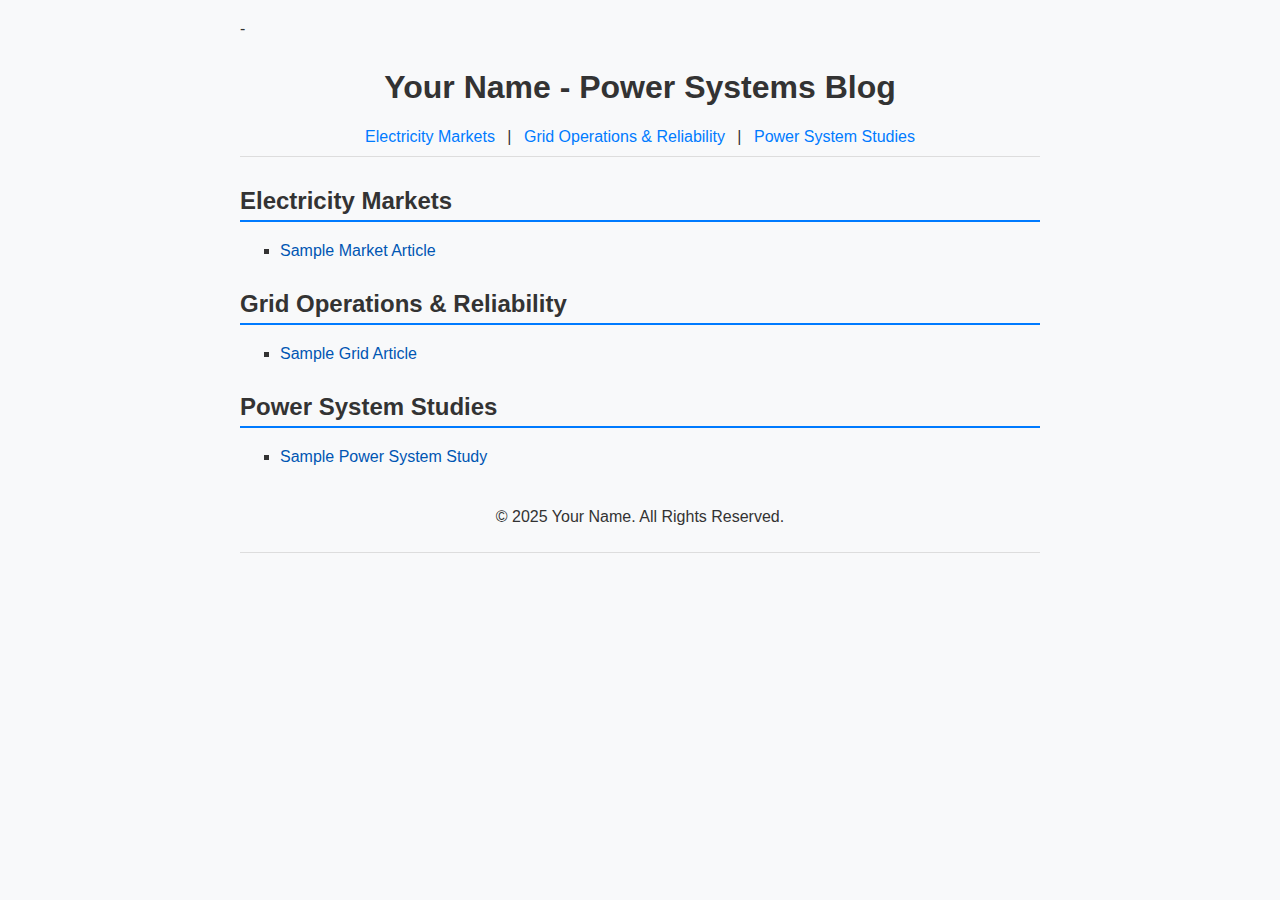
==== index.html @ 5b7779c9 "Initial structure created for website" ====
-<!DOCTYPE html>
<html lang="en">
<head>
    <meta charset="UTF-8">
    <meta name="viewport" content="width=device-width, initial-scale=1.0">
    <title>Your Name - Power Systems Blog</title>
    <link rel="stylesheet" href="style.css">
</head>
<body>
    <header>
        <h1>Your Name - Power Systems Blog</h1>
        <nav>
            <a href="#markets">Electricity Markets</a> | 
            <a href="#grid">Grid Operations & Reliability</a> | 
            <a href="#studies">Power System Studies</a>
        </nav>
    </header>

    <section id="markets">
        <h2>Electricity Markets</h2>
        <ul>
            <li><a href="articles/markets/sample_market_article.html">Sample Market Article</a></li>
            <!-- Add more articles here -->
        </ul>
    </section>

    <section id="grid">
        <h2>Grid Operations & Reliability</h2>
        <ul>
            <li><a href="articles/grid_operations/sample_grid_article.html">Sample Grid Article</a></li>
            <!-- Add more articles here -->
        </ul>
    </section>

    <section id="studies">
        <h2>Power System Studies</h2>
        <ul>
            <li><a href="articles/power_system_studies/sample_studies_article.html">Sample Power System Study</a></li>
            <!-- Add more articles here -->
        </ul>
    </section>

    <footer>
        <p>© 2025 Your Name. All Rights Reserved.</p>
    </footer>
</body>
</html>
---- style.css ----
body {
    font-family: Arial, Helvetica, sans-serif;
    background-color: #f8f9fa;
    color: #333;
    max-width: 800px;
    margin: 0 auto;
    padding: 20px;
}

header, footer {
    text-align: center;
    padding: 10px 0;
    border-bottom: 1px solid #ddd;
}

nav a {
    text-decoration: none;
    color: #007bff;
    margin: 0 8px;
}

section {
    margin-top: 30px;
}

section h2 {
    border-bottom: 2px solid #007bff;
    padding-bottom: 5px;
}

ul {
    list-style-type: square;
}

a {
    color: #0056b3;
    text-decoration: none;
}

a:hover {
    text-decoration: underline;
}
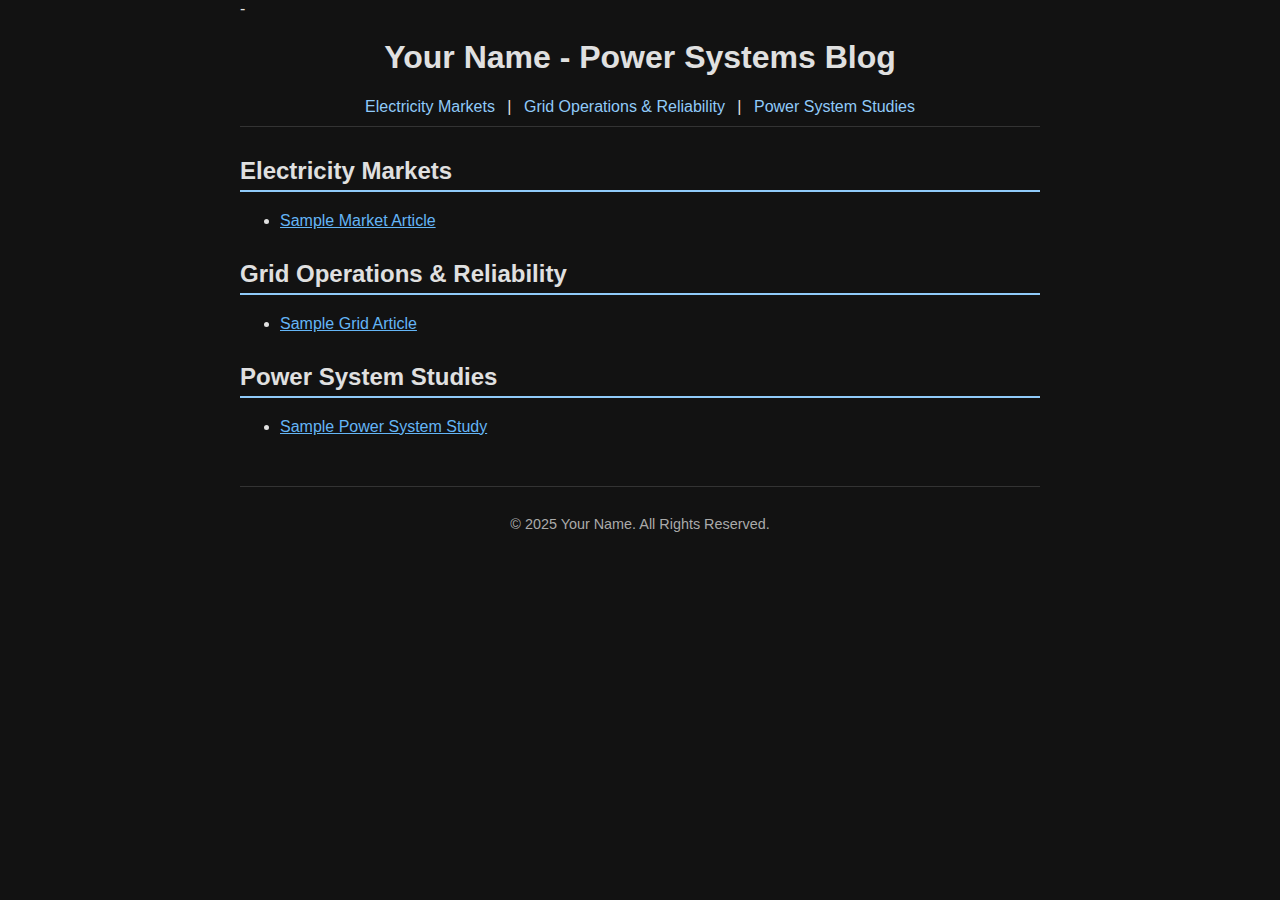
==== commit 24d67b69: "Update website with dark mode styles and new sections" ====
--- a/index.html
+++ b/index.html
@@ -3,7 +3,7 @@
 <head>
     <meta charset="UTF-8">
     <meta name="viewport" content="width=device-width, initial-scale=1.0">
-    <title>Your Name - Power Systems Blog</title>
+    <title>Powersystems</title>
     <link rel="stylesheet" href="style.css">
 </head>
 <body>
--- a/style.css
+++ b/style.css
@@ -1,22 +1,25 @@
 body {
     font-family: Arial, Helvetica, sans-serif;
-    background-color: #f8f9fa;
-    color: #333;
+    background-color: #121212;
+    color: #e0e0e0;
     max-width: 800px;
     margin: 0 auto;
-    padding: 20px;
 }
 
 header, footer {
+    border-bottom: 1px solid #333;
     text-align: center;
-    padding: 10px 0;
-    border-bottom: 1px solid #ddd;
+    padding-bottom: 10px;
 }
 
 nav a {
     text-decoration: none;
-    color: #007bff;
+    color: #90caf9;
     margin: 0 8px;
+}
+
+nav a:hover {
+    color: #64b5f6;
 }
 
 section {
@@ -24,19 +27,23 @@
 }
 
 section h2 {
-    border-bottom: 2px solid #007bff;
+    border-bottom: 2px solid #90caf9;
     padding-bottom: 5px;
 }
 
-ul {
-    list-style-type: square;
-}
-
 a {
-    color: #0056b3;
-    text-decoration: none;
+    color: #64b5f6;
 }
 
 a:hover {
-    text-decoration: underline;
+    color: #bbdefb;
 }
+
+footer {
+    border-top: 1px solid #333;
+    border-bottom: none;
+    margin-top: 50px;
+    padding-top: 15px;
+    font-size: 0.9em;
+    color: #aaa;
+}
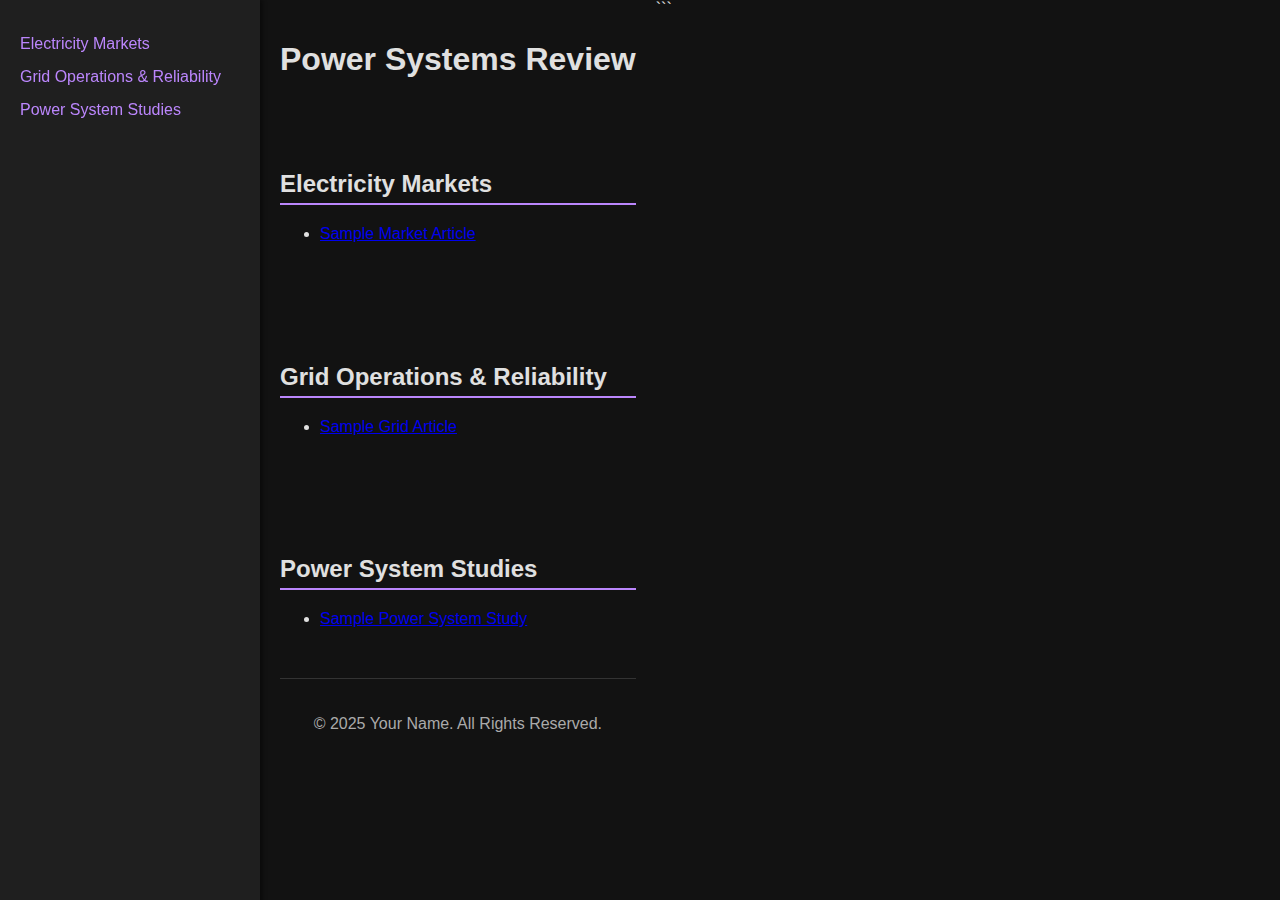
==== commit 0f3a0563: "Update website with dark mode styles and new sections" ====
--- a/index.html
+++ b/index.html
@@ -1,47 +1,118 @@
--<!DOCTYPE html>
+<!DOCTYPE html>
 <html lang="en">
 <head>
     <meta charset="UTF-8">
     <meta name="viewport" content="width=device-width, initial-scale=1.0">
-    <title>Powersystems</title>
-    <link rel="stylesheet" href="style.css">
+    <title>Power Systems Review</title>
+    <style>
+        body {
+            font-family: Arial, sans-serif;
+            background-color: #121212;
+            color: #e0e0e0;
+            display: flex;
+            margin: 0;
+            padding: 0;
+        }
+
+        .sidebar {
+            width: 220px;
+            background-color: #1f1f1f;
+            padding: 20px;
+            height: 100vh;
+            position: fixed;
+            top: 0;
+            left: 0;
+            box-shadow: 2px 0 5px rgba(0,0,0,0.3);
+        }
+
+        .sidebar h2 {
+            color: #ffffff;
+            border-bottom: 1px solid #555;
+            padding-bottom: 10px;
+            margin-bottom: 20px;
+        }
+
+        .sidebar a {
+            color: #bb86fc;
+            text-decoration: none;
+            display: block;
+            margin: 15px 0;
+        }
+
+        .sidebar a:hover {
+            color: #03dac6;
+        }
+
+        .content {
+            margin-left: 260px;
+            padding: 20px;
+            max-width: 800px;
+        }
+
+        section {
+            margin-bottom: 50px;
+            padding-top: 50px;
+        }
+
+        h2 {
+            border-bottom: 2px solid #bb86fc;
+            padding-bottom: 5px;
+        }
+
+        footer {
+            text-align: center;
+            border-top: 1px solid #333;
+            padding: 20px 0;
+            margin-top: 50px;
+            color: #aaa;
+        }
+    </style>
 </head>
 <body>
-    <header>
-        <h1>Your Name - Power Systems Blog</h1>
-        <nav>
-            <a href="#markets">Electricity Markets</a> | 
-            <a href="#grid">Grid Operations & Reliability</a> | 
+
+    <div class="sidebar">
+        <h2>Topics</h2>
+        <nav class="sidebar">
+            <a href="#markets">Electricity Markets</a>
+            <a href="#grid">Grid Operations & Reliability</a>
             <a href="#studies">Power System Studies</a>
         </nav>
-    </header>
+    </div>
 
-    <section id="markets">
-        <h2>Electricity Markets</h2>
-        <ul>
-            <li><a href="articles/markets/sample_market_article.html">Sample Market Article</a></li>
-            <!-- Add more articles here -->
-        </ul>
-    </section>
+    <div class="content">
+        <header>
+            <h1>Power Systems Review</h1>
+        </header>
 
-    <section id="grid">
-        <h2>Grid Operations & Reliability</h2>
-        <ul>
-            <li><a href="articles/grid_operations/sample_grid_article.html">Sample Grid Article</a></li>
-            <!-- Add more articles here -->
-        </ul>
-    </section>
+        <section id="markets">
+            <h2>Electricity Markets</h2>
+            <ul>
+                <li><a href="articles/markets/sample_market_article.html">Sample Market Article</a></li>
+                <!-- Add more articles here -->
+            </ul>
+        </section>
 
-    <section id="studies">
-        <h2>Power System Studies</h2>
-        <ul>
-            <li><a href="articles/power_system_studies/sample_studies_article.html">Sample Power System Study</a></li>
-            <!-- Add more articles here -->
-        </ul>
-    </section>
+        <section id="grid">
+            <h2>Grid Operations & Reliability</h2>
+            <ul>
+                <li><a href="articles/grid_operations/sample_grid_article.html">Sample Grid Article</a></li>
+                <!-- Add more articles here -->
+            </ul>
+        </section>
 
-    <footer>
-        <p>© 2025 Your Name. All Rights Reserved.</p>
-    </footer>
+        <section id="studies">
+            <h2>Power System Studies</h2>
+            <ul>
+                <li><a href="articles/power_system_studies/sample_studies_article.html">Sample Power System Study</a></li>
+                <!-- Add more articles here -->
+            </ul>
+        </section>
+
+        <footer>
+            <p>© 2025 Your Name. All Rights Reserved.</p>
+        </footer>
+    </div>
 </body>
 </html>
+```
+
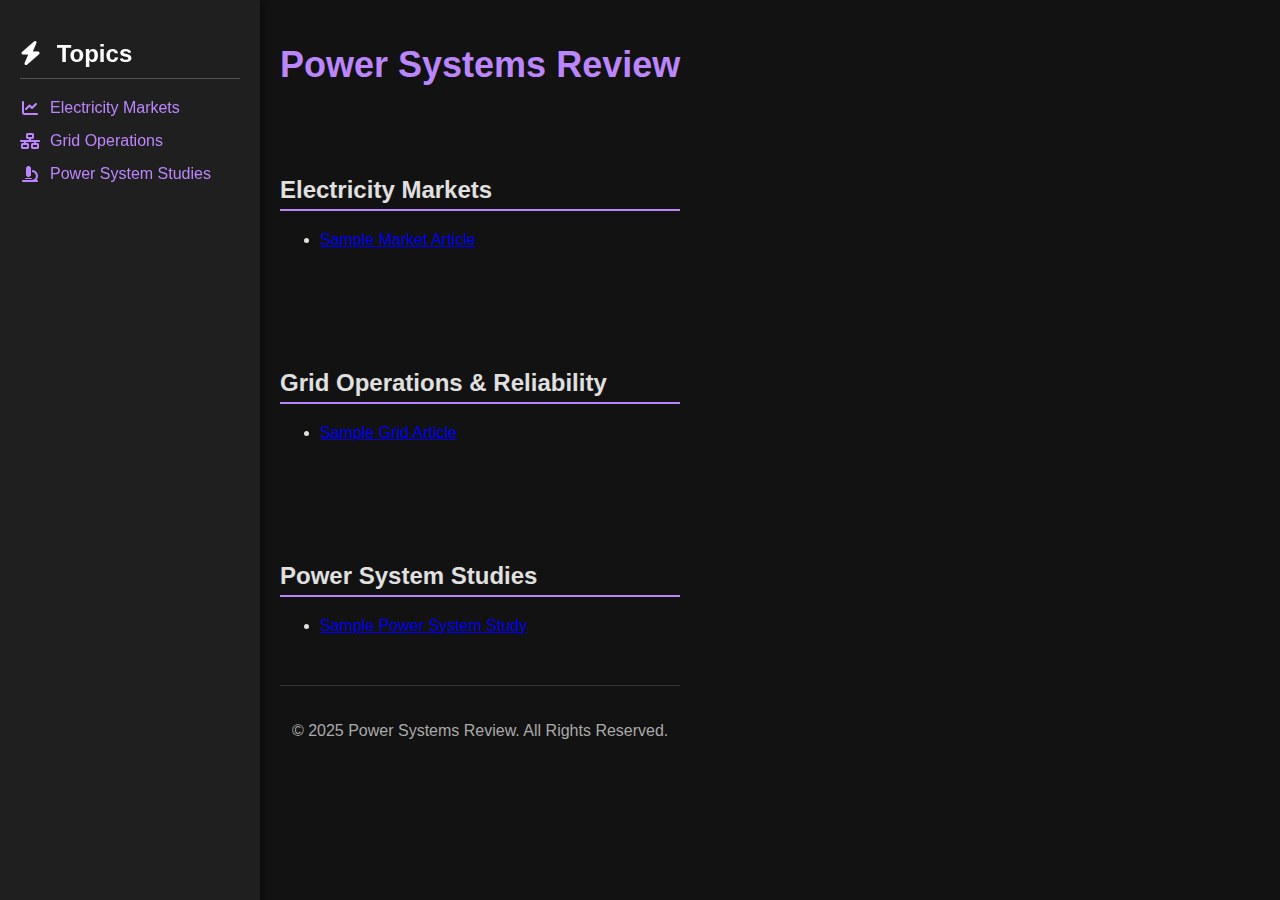
==== commit e3f65d16: "Update website with dark mode styles and new sections" ====
--- a/index.html
+++ b/index.html
@@ -4,6 +4,7 @@
     <meta charset="UTF-8">
     <meta name="viewport" content="width=device-width, initial-scale=1.0">
     <title>Power Systems Review</title>
+    <link rel="stylesheet" href="https://cdnjs.cloudflare.com/ajax/libs/font-awesome/6.4.0/css/all.min.css">
     <style>
         body {
             font-family: Arial, sans-serif;
@@ -22,7 +23,7 @@
             position: fixed;
             top: 0;
             left: 0;
-            box-shadow: 2px 0 5px rgba(0,0,0,0.3);
+            box-shadow: 2px 0 5px rgba(0,0,0,0.4);
         }
 
         .sidebar h2 {
@@ -30,17 +31,27 @@
             border-bottom: 1px solid #555;
             padding-bottom: 10px;
             margin-bottom: 20px;
+            font-weight: 600;
         }
 
         .sidebar a {
             color: #bb86fc;
             text-decoration: none;
-            display: block;
+            display: flex;
+            align-items: center;
             margin: 15px 0;
+            transition: all 0.3s;
         }
 
         .sidebar a:hover {
             color: #03dac6;
+            transform: translateX(5px);
+        }
+
+        .sidebar i {
+            margin-right: 10px;
+            width: 20px;
+            text-align: center;
         }
 
         .content {
@@ -49,14 +60,26 @@
             max-width: 800px;
         }
 
+        header h1 {
+            font-size: 36px;
+            font-weight: 600;
+            margin-bottom: 20px;
+            color: #bb86fc;
+        }
+
         section {
             margin-bottom: 50px;
             padding-top: 50px;
         }
 
-        h2 {
+        section h2 {
             border-bottom: 2px solid #bb86fc;
             padding-bottom: 5px;
+            font-size: 24px;
+        }
+
+        section ul li {
+            margin: 10px 0;
         }
 
         footer {
@@ -71,11 +94,11 @@
 <body>
 
     <div class="sidebar">
-        <h2>Topics</h2>
-        <nav class="sidebar">
-            <a href="#markets">Electricity Markets</a>
-            <a href="#grid">Grid Operations & Reliability</a>
-            <a href="#studies">Power System Studies</a>
+        <h2><i class="fas fa-bolt"></i> Topics</h2>
+        <nav>
+            <a href="#markets"><i class="fas fa-chart-line"></i>Electricity Markets</a>
+            <a href="#grid"><i class="fas fa-network-wired"></i>Grid Operations</a>
+            <a href="#studies"><i class="fas fa-microscope"></i>Power System Studies</a>
         </nav>
     </div>
 
@@ -109,10 +132,8 @@
         </section>
 
         <footer>
-            <p>© 2025 Your Name. All Rights Reserved.</p>
+            <p>© 2025 Power Systems Review. All Rights Reserved.</p>
         </footer>
     </div>
 </body>
 </html>
-```
-
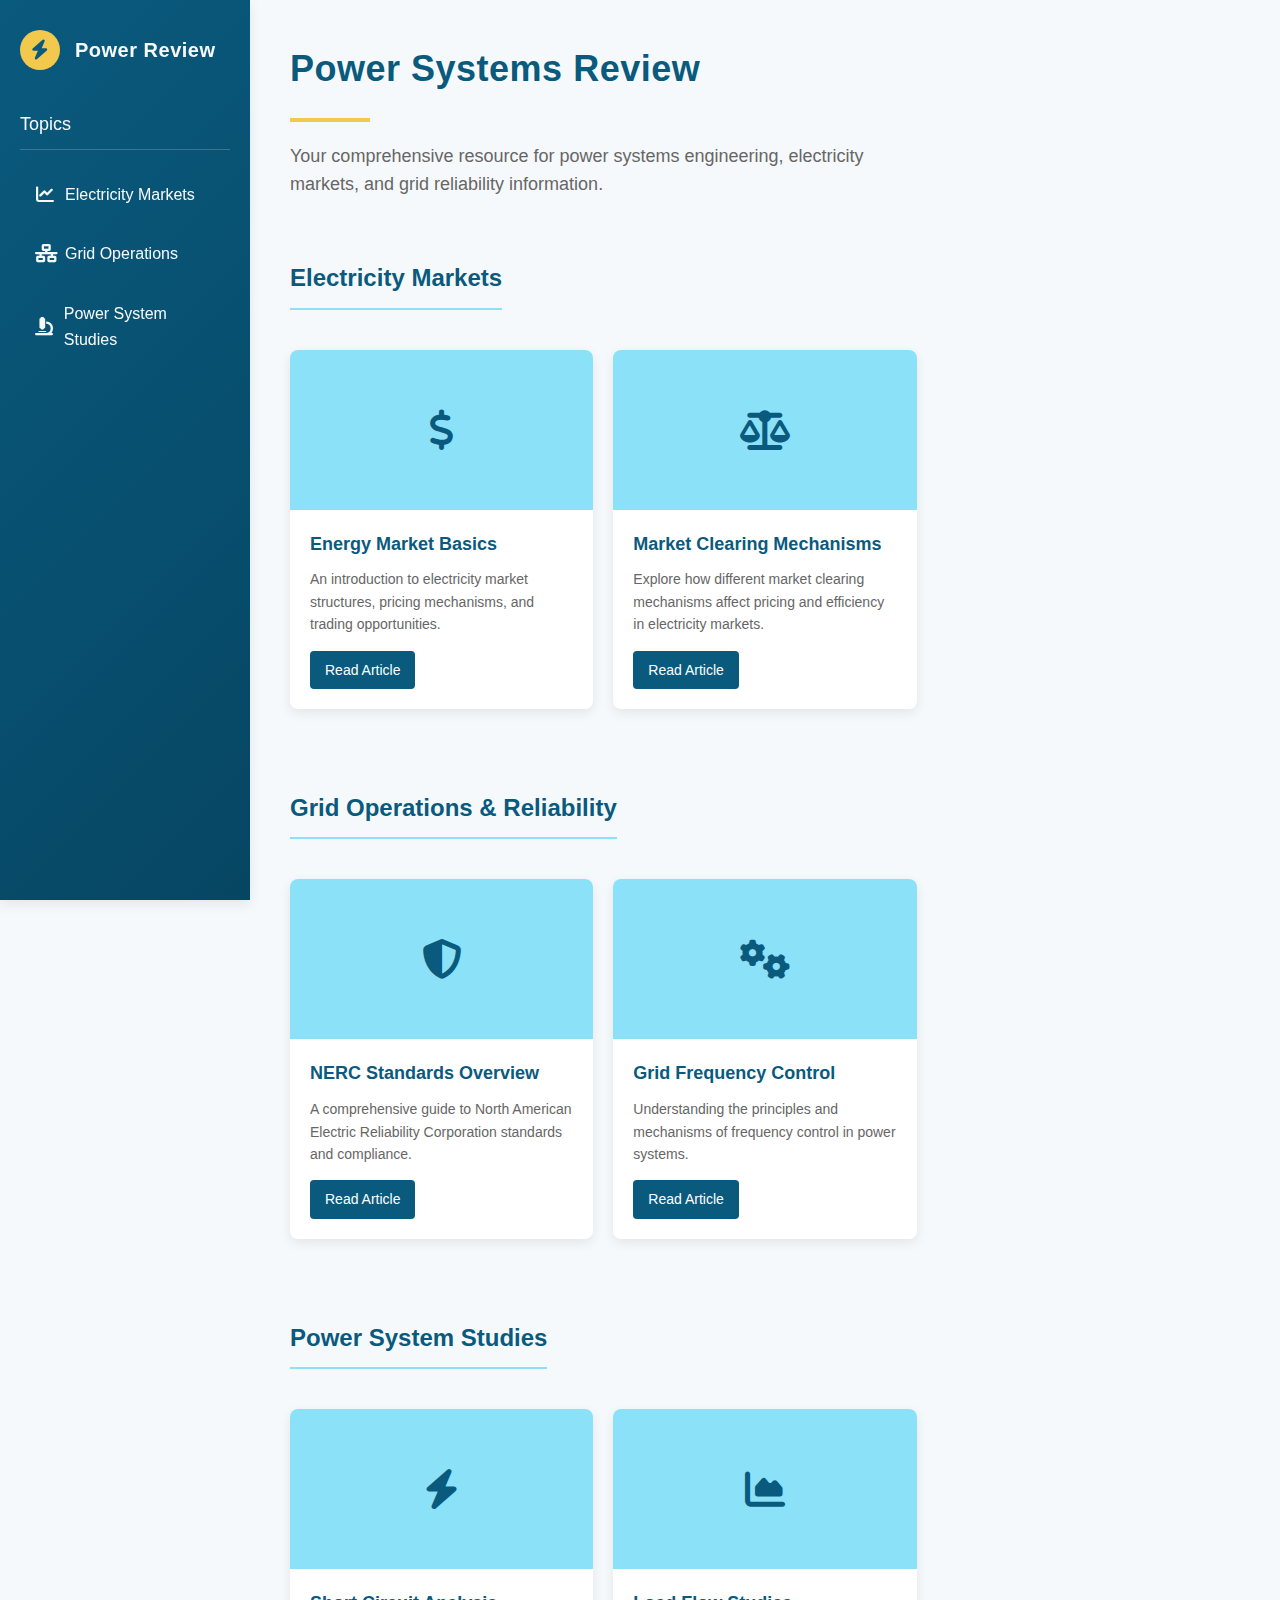
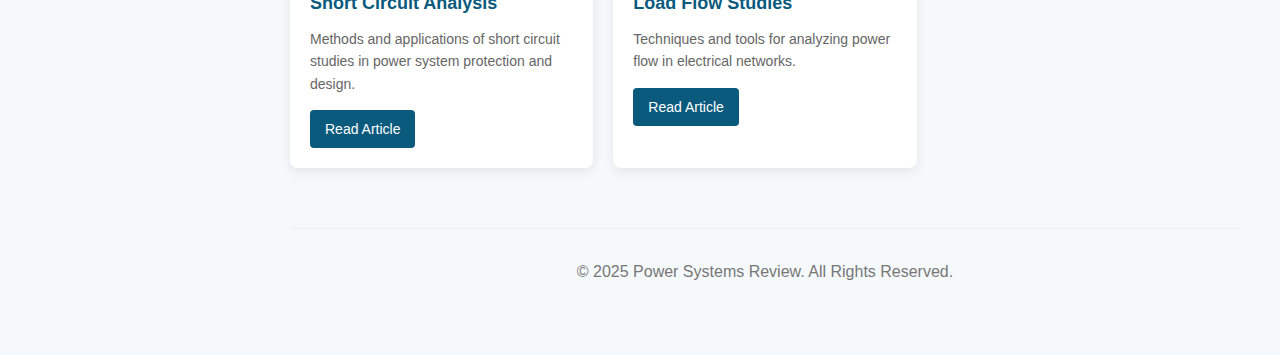
==== commit 18f008d6: "Update website with dark mode styles and new sections" ====
--- a/index.html
+++ b/index.html
@@ -6,134 +6,385 @@
     <title>Power Systems Review</title>
     <link rel="stylesheet" href="https://cdnjs.cloudflare.com/ajax/libs/font-awesome/6.4.0/css/all.min.css">
     <style>
-        body {
-            font-family: Arial, sans-serif;
-            background-color: #121212;
-            color: #e0e0e0;
-            display: flex;
+        :root {
+            --primary-color: #0a5a7e;
+            --secondary-color: #8be1f8;
+            --accent-color: #f2c94c;
+            --bg-color: #f6f9fc;
+            --sidebar-bg: #0a5a7e;
+            --text-color: #333;
+            --sidebar-text: #f6f9fc;
+            --card-bg: #fff;
+            --border-radius: 8px;
+            --box-shadow: 0 4px 12px rgba(0,0,0,0.08);
+            --transition: all 0.3s ease;
+        }
+
+        * {
             margin: 0;
             padding: 0;
+            box-sizing: border-box;
+        }
+
+        body {
+            font-family: 'Segoe UI', Tahoma, Geneva, Verdana, sans-serif;
+            background-color: var(--bg-color);
+            color: var(--text-color);
+            display: flex;
+            margin: 0;
+            padding: 0;
+            line-height: 1.6;
         }
 
         .sidebar {
-            width: 220px;
-            background-color: #1f1f1f;
-            padding: 20px;
+            width: 250px;
+            background: linear-gradient(135deg, var(--primary-color), #064663);
+            color: var(--sidebar-text);
+            padding: 30px 20px;
             height: 100vh;
             position: fixed;
             top: 0;
             left: 0;
-            box-shadow: 2px 0 5px rgba(0,0,0,0.4);
+            box-shadow: var(--box-shadow);
+            z-index: 100;
+            transition: var(--transition);
+        }
+
+        .sidebar-header {
+            display: flex;
+            align-items: center;
+            margin-bottom: 40px;
+        }
+
+        .logo {
+            width: 40px;
+            height: 40px;
+            background-color: var(--accent-color);
+            border-radius: 50%;
+            display: flex;
+            align-items: center;
+            justify-content: center;
+            margin-right: 15px;
+        }
+
+        .logo i {
+            color: var(--primary-color);
+            font-size: 20px;
+        }
+
+        .sidebar-title {
+            font-size: 20px;
+            font-weight: 600;
+            letter-spacing: 0.5px;
         }
 
         .sidebar h2 {
-            color: #ffffff;
-            border-bottom: 1px solid #555;
+            color: var(--sidebar-text);
+            font-size: 18px;
             padding-bottom: 10px;
             margin-bottom: 20px;
-            font-weight: 600;
-        }
-
-        .sidebar a {
-            color: #bb86fc;
+            border-bottom: 1px solid rgba(255, 255, 255, 0.2);
+            font-weight: 500;
+        }
+
+        .nav-links {
+            list-style: none;
+            padding: 0;
+        }
+
+        .nav-links li {
+            margin-bottom: 10px;
+        }
+
+        .nav-links a {
+            color: var(--sidebar-text);
             text-decoration: none;
             display: flex;
             align-items: center;
-            margin: 15px 0;
-            transition: all 0.3s;
-        }
-
-        .sidebar a:hover {
-            color: #03dac6;
+            padding: 12px 15px;
+            border-radius: var(--border-radius);
+            transition: var(--transition);
+        }
+
+        .nav-links a:hover {
+            background-color: rgba(255, 255, 255, 0.1);
             transform: translateX(5px);
         }
 
-        .sidebar i {
+        .nav-links i {
             margin-right: 10px;
+            font-size: 18px;
             width: 20px;
             text-align: center;
         }
 
         .content {
-            margin-left: 260px;
-            padding: 20px;
-            max-width: 800px;
+            margin-left: 250px;
+            padding: 40px;
+            width: calc(100% - 250px);
+            min-height: 100vh;
+        }
+
+        header {
+            margin-bottom: 40px;
+            position: relative;
         }
 
         header h1 {
             font-size: 36px;
+            color: var(--primary-color);
+            margin-bottom: 10px;
             font-weight: 600;
+            letter-spacing: 0.5px;
+        }
+
+        header p {
+            font-size: 18px;
+            color: #666;
+            max-width: 600px;
+        }
+
+        .header-line {
+            height: 4px;
+            width: 80px;
+            background-color: var(--accent-color);
+            margin: 20px 0;
+        }
+
+        section {
+            margin-bottom: 60px;
+            padding-top: 20px;
+        }
+
+        section h2 {
+            font-size: 24px;
+            color: var(--primary-color);
             margin-bottom: 20px;
-            color: #bb86fc;
-        }
-
-        section {
-            margin-bottom: 50px;
-            padding-top: 50px;
-        }
-
-        section h2 {
-            border-bottom: 2px solid #bb86fc;
-            padding-bottom: 5px;
-            font-size: 24px;
-        }
-
-        section ul li {
-            margin: 10px 0;
+            padding-bottom: 10px;
+            border-bottom: 2px solid var(--secondary-color);
+            display: inline-block;
+        }
+
+        .article-grid {
+            display: grid;
+            grid-template-columns: repeat(auto-fill, minmax(300px, 1fr));
+            gap: 20px;
+            margin-top: 20px;
+        }
+
+        .article-card {
+            background-color: var(--card-bg);
+            border-radius: var(--border-radius);
+            overflow: hidden;
+            box-shadow: var(--box-shadow);
+            transition: var(--transition);
+            height: 100%;
+        }
+
+        .article-card:hover {
+            transform: translateY(-5px);
+            box-shadow: 0 10px 20px rgba(0,0,0,0.1);
+        }
+
+        .card-img {
+            height: 160px;
+            background-color: var(--secondary-color);
+            display: flex;
+            align-items: center;
+            justify-content: center;
+        }
+
+        .card-img i {
+            font-size: 40px;
+            color: var(--primary-color);
+        }
+
+        .card-content {
+            padding: 20px;
+        }
+
+        .card-content h3 {
+            font-size: 18px;
+            margin-bottom: 10px;
+            color: var(--primary-color);
+        }
+
+        .card-content p {
+            font-size: 14px;
+            color: #666;
+            margin-bottom: 15px;
+        }
+
+        .card-link {
+            display: inline-block;
+            padding: 8px 15px;
+            background-color: var(--primary-color);
+            color: white;
+            text-decoration: none;
+            border-radius: 4px;
+            font-size: 14px;
+            transition: var(--transition);
+        }
+
+        .card-link:hover {
+            background-color: #064663;
         }
 
         footer {
             text-align: center;
-            border-top: 1px solid #333;
-            padding: 20px 0;
+            border-top: 1px solid #eee;
+            padding: 30px 0;
             margin-top: 50px;
-            color: #aaa;
+            color: #777;
+        }
+
+        @media (max-width: 768px) {
+            .sidebar {
+                width: 70px;
+                padding: 20px 10px;
+            }
+            
+            .sidebar-title, .sidebar h2 {
+                display: none;
+            }
+            
+            .nav-links a {
+                padding: 15px 0;
+                justify-content: center;
+            }
+            
+            .nav-links i {
+                margin-right: 0;
+                font-size: 20px;
+            }
+            
+            .content {
+                margin-left: 70px;
+                width: calc(100% - 70px);
+                padding: 20px;
+            }
         }
     </style>
 </head>
 <body>
-
     <div class="sidebar">
-        <h2><i class="fas fa-bolt"></i> Topics</h2>
-        <nav>
-            <a href="#markets"><i class="fas fa-chart-line"></i>Electricity Markets</a>
-            <a href="#grid"><i class="fas fa-network-wired"></i>Grid Operations</a>
-            <a href="#studies"><i class="fas fa-microscope"></i>Power System Studies</a>
-        </nav>
+        <div class="sidebar-header">
+            <div class="logo">
+                <i class="fas fa-bolt"></i>
+            </div>
+            <div class="sidebar-title">Power Review</div>
+        </div>
+        <h2>Topics</h2>
+        <ul class="nav-links">
+            <li>
+                <a href="#markets">
+                    <i class="fas fa-chart-line"></i>
+                    <span>Electricity Markets</span>
+                </a>
+            </li>
+            <li>
+                <a href="#grid">
+                    <i class="fas fa-network-wired"></i>
+                    <span>Grid Operations</span>
+                </a>
+            </li>
+            <li>
+                <a href="#studies">
+                    <i class="fas fa-microscope"></i>
+                    <span>Power System Studies</span>
+                </a>
+            </li>
+        </ul>
     </div>
-
+    
     <div class="content">
         <header>
             <h1>Power Systems Review</h1>
+            <div class="header-line"></div>
+            <p>Your comprehensive resource for power systems engineering, electricity markets, and grid reliability information.</p>
         </header>
-
+        
         <section id="markets">
             <h2>Electricity Markets</h2>
-            <ul>
-                <li><a href="articles/markets/sample_market_article.html">Sample Market Article</a></li>
-                <!-- Add more articles here -->
-            </ul>
+            <div class="article-grid">
+                <div class="article-card">
+                    <div class="card-img">
+                        <i class="fas fa-dollar-sign"></i>
+                    </div>
+                    <div class="card-content">
+                        <h3>Energy Market Basics</h3>
+                        <p>An introduction to electricity market structures, pricing mechanisms, and trading opportunities.</p>
+                        <a href="articles/markets/sample_market_article.html" class="card-link">Read Article</a>
+                    </div>
+                </div>
+                <div class="article-card">
+                    <div class="card-img">
+                        <i class="fas fa-balance-scale"></i>
+                    </div>
+                    <div class="card-content">
+                        <h3>Market Clearing Mechanisms</h3>
+                        <p>Explore how different market clearing mechanisms affect pricing and efficiency in electricity markets.</p>
+                        <a href="articles/markets/market_clearing.html" class="card-link">Read Article</a>
+                    </div>
+                </div>
+            </div>
         </section>
-
+        
         <section id="grid">
             <h2>Grid Operations & Reliability</h2>
-            <ul>
-                <li><a href="articles/grid_operations/sample_grid_article.html">Sample Grid Article</a></li>
-                <!-- Add more articles here -->
-            </ul>
+            <div class="article-grid">
+                <div class="article-card">
+                    <div class="card-img">
+                        <i class="fas fa-shield-alt"></i>
+                    </div>
+                    <div class="card-content">
+                        <h3>NERC Standards Overview</h3>
+                        <p>A comprehensive guide to North American Electric Reliability Corporation standards and compliance.</p>
+                        <a href="articles/grid_operations/sample_grid_article.html" class="card-link">Read Article</a>
+                    </div>
+                </div>
+                <div class="article-card">
+                    <div class="card-img">
+                        <i class="fas fa-cogs"></i>
+                    </div>
+                    <div class="card-content">
+                        <h3>Grid Frequency Control</h3>
+                        <p>Understanding the principles and mechanisms of frequency control in power systems.</p>
+                        <a href="articles/grid_operations/frequency_control.html" class="card-link">Read Article</a>
+                    </div>
+                </div>
+            </div>
         </section>
-
+        
         <section id="studies">
             <h2>Power System Studies</h2>
-            <ul>
-                <li><a href="articles/power_system_studies/sample_studies_article.html">Sample Power System Study</a></li>
-                <!-- Add more articles here -->
-            </ul>
+            <div class="article-grid">
+                <div class="article-card">
+                    <div class="card-img">
+                        <i class="fas fa-bolt"></i>
+                    </div>
+                    <div class="card-content">
+                        <h3>Short Circuit Analysis</h3>
+                        <p>Methods and applications of short circuit studies in power system protection and design.</p>
+                        <a href="articles/power_system_studies/sample_studies_article.html" class="card-link">Read Article</a>
+                    </div>
+                </div>
+                <div class="article-card">
+                    <div class="card-img">
+                        <i class="fas fa-chart-area"></i>
+                    </div>
+                    <div class="card-content">
+                        <h3>Load Flow Studies</h3>
+                        <p>Techniques and tools for analyzing power flow in electrical networks.</p>
+                        <a href="articles/power_system_studies/load_flow.html" class="card-link">Read Article</a>
+                    </div>
+                </div>
+            </div>
         </section>
-
+        
         <footer>
             <p>© 2025 Power Systems Review. All Rights Reserved.</p>
         </footer>
     </div>
 </body>
-</html>
+</html>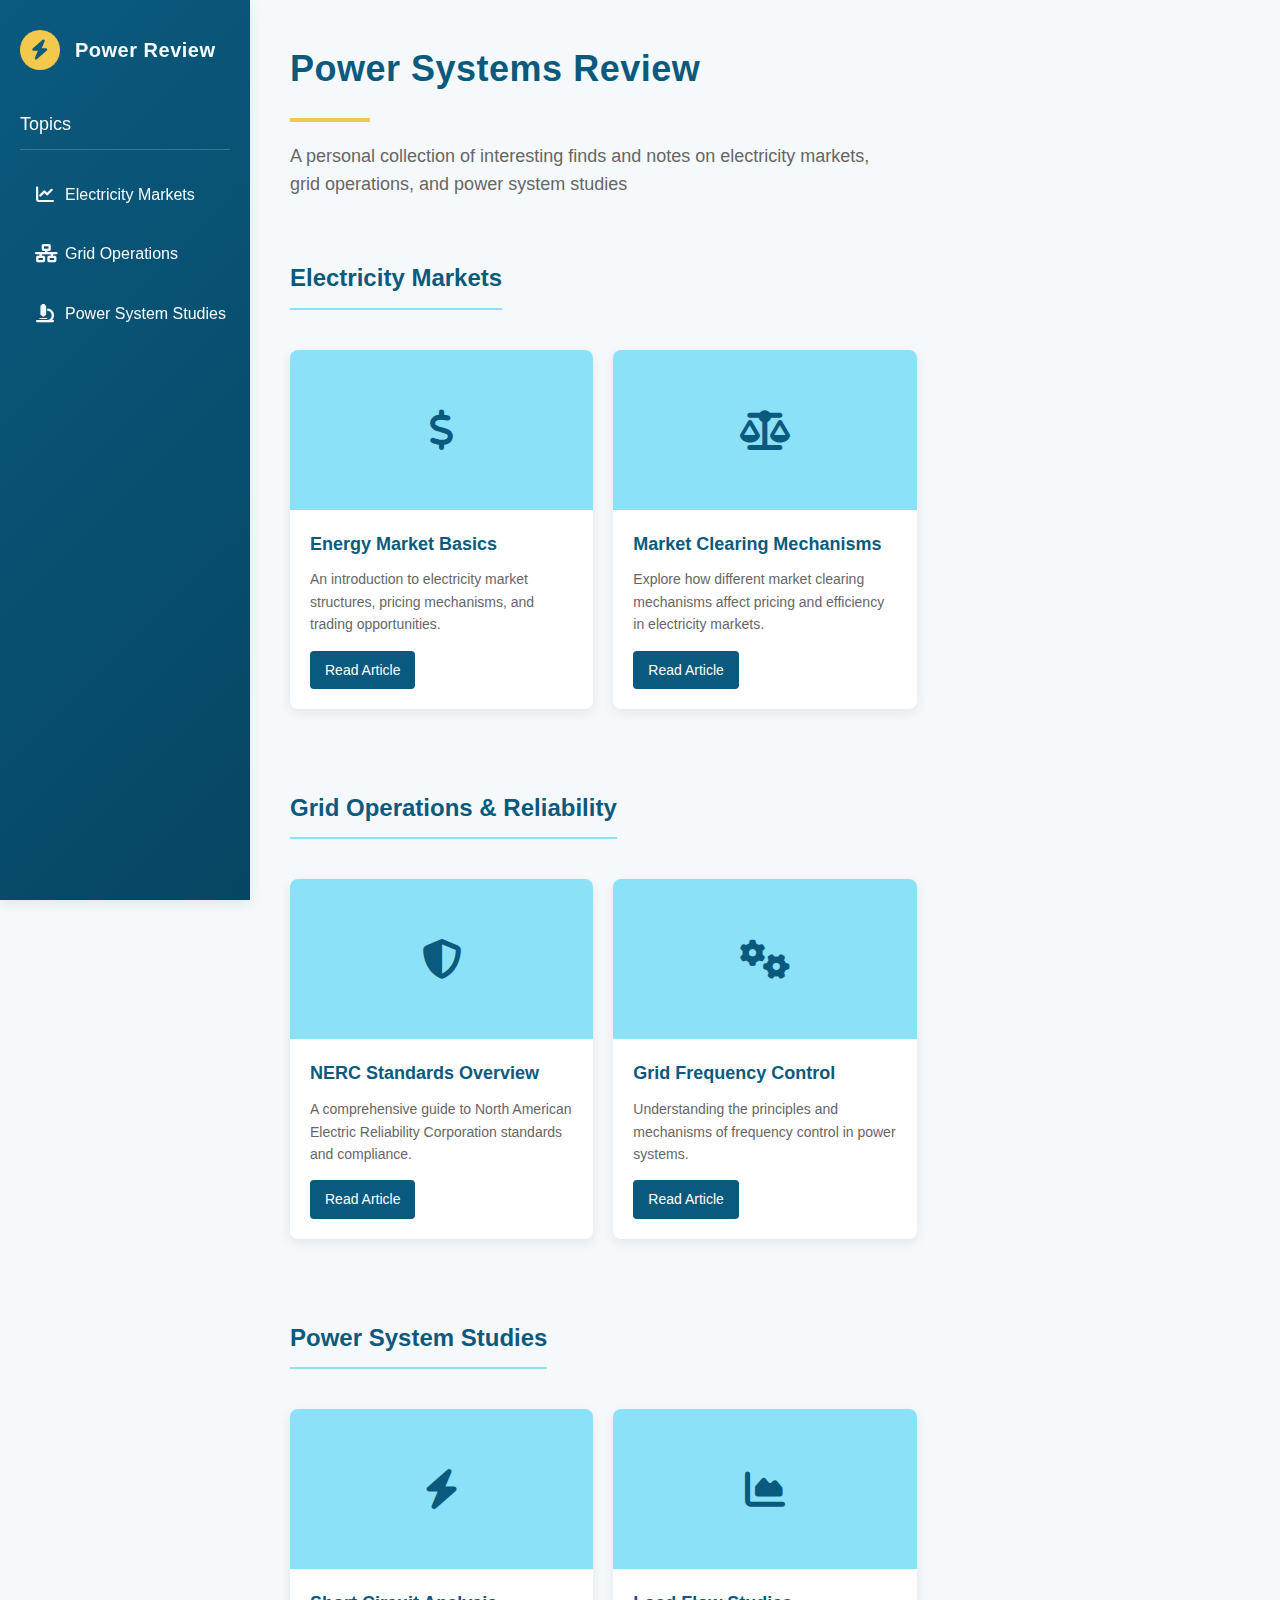
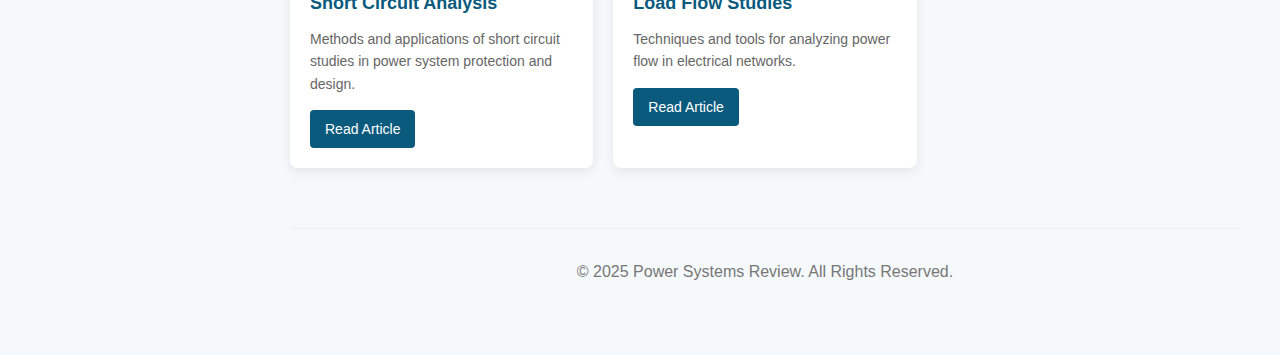
==== commit 6ff5ba05: "Update website with dark mode styles and new sections" ====
--- a/index.html
+++ b/index.html
@@ -30,10 +30,27 @@
             font-family: 'Segoe UI', Tahoma, Geneva, Verdana, sans-serif;
             background-color: var(--bg-color);
             color: var(--text-color);
-            display: flex;
             margin: 0;
             padding: 0;
             line-height: 1.6;
+            overflow-x: hidden;
+        }
+
+        /* Mobile Menu Toggle */
+        .menu-toggle {
+            display: none;
+            position: fixed;
+            top: 15px;
+            right: 15px;
+            z-index: 200;
+            background-color: var(--primary-color);
+            color: white;
+            border: none;
+            border-radius: 50%;
+            width: 45px;
+            height: 45px;
+            cursor: pointer;
+            box-shadow: var(--box-shadow);
         }
 
         .sidebar {
@@ -48,6 +65,7 @@
             box-shadow: var(--box-shadow);
             z-index: 100;
             transition: var(--transition);
+            overflow-y: auto;
         }
 
         .sidebar-header {
@@ -65,6 +83,7 @@
             align-items: center;
             justify-content: center;
             margin-right: 15px;
+            flex-shrink: 0;
         }
 
         .logo i {
@@ -76,6 +95,7 @@
             font-size: 20px;
             font-weight: 600;
             letter-spacing: 0.5px;
+            white-space: nowrap;
         }
 
         .sidebar h2 {
@@ -116,6 +136,11 @@
             font-size: 18px;
             width: 20px;
             text-align: center;
+            flex-shrink: 0;
+        }
+        
+        .nav-links span {
+            white-space: nowrap;
         }
 
         .content {
@@ -123,6 +148,7 @@
             padding: 40px;
             width: calc(100% - 250px);
             min-height: 100vh;
+            transition: var(--transition);
         }
 
         header {
@@ -154,6 +180,7 @@
         section {
             margin-bottom: 60px;
             padding-top: 20px;
+            scroll-margin-top: 30px;
         }
 
         section h2 {
@@ -238,36 +265,74 @@
             color: #777;
         }
 
+        /* Tablet & Mobile Styles */
+        @media (max-width: 992px) {
+            .article-grid {
+                grid-template-columns: repeat(auto-fill, minmax(250px, 1fr));
+            }
+        }
+
         @media (max-width: 768px) {
+            .menu-toggle {
+                display: flex;
+                align-items: center;
+                justify-content: center;
+            }
+            
             .sidebar {
-                width: 70px;
-                padding: 20px 10px;
-            }
-            
-            .sidebar-title, .sidebar h2 {
-                display: none;
-            }
-            
-            .nav-links a {
-                padding: 15px 0;
-                justify-content: center;
-            }
-            
-            .nav-links i {
-                margin-right: 0;
+                transform: translateX(-100%);
+                width: 250px;
+            }
+            
+            .sidebar.active {
+                transform: translateX(0);
+            }
+            
+            .content {
+                margin-left: 0;
+                width: 100%;
+                padding: 20px;
+            }
+            
+            header h1 {
+                font-size: 28px;
+                padding-right: 50px;
+            }
+            
+            header p {
+                font-size: 16px;
+            }
+            
+            .article-grid {
+                grid-template-columns: 1fr;
+            }
+        }
+        
+        @media (max-width: 480px) {
+            header h1 {
+                font-size: 24px;
+            }
+            
+            section h2 {
                 font-size: 20px;
             }
             
             .content {
-                margin-left: 70px;
-                width: calc(100% - 70px);
-                padding: 20px;
+                padding: 15px;
+            }
+            
+            .card-content {
+                padding: 15px;
             }
         }
     </style>
 </head>
 <body>
-    <div class="sidebar">
+    <button class="menu-toggle" id="menuToggle">
+        <i class="fas fa-bars"></i>
+    </button>
+    
+    <div class="sidebar" id="sidebar">
         <div class="sidebar-header">
             <div class="logo">
                 <i class="fas fa-bolt"></i>
@@ -277,19 +342,19 @@
         <h2>Topics</h2>
         <ul class="nav-links">
             <li>
-                <a href="#markets">
+                <a href="#markets" class="menu-link">
                     <i class="fas fa-chart-line"></i>
                     <span>Electricity Markets</span>
                 </a>
             </li>
             <li>
-                <a href="#grid">
+                <a href="#grid" class="menu-link">
                     <i class="fas fa-network-wired"></i>
                     <span>Grid Operations</span>
                 </a>
             </li>
             <li>
-                <a href="#studies">
+                <a href="#studies" class="menu-link">
                     <i class="fas fa-microscope"></i>
                     <span>Power System Studies</span>
                 </a>
@@ -297,11 +362,11 @@
         </ul>
     </div>
     
-    <div class="content">
+    <div class="content" id="content">
         <header>
             <h1>Power Systems Review</h1>
             <div class="header-line"></div>
-            <p>Your comprehensive resource for power systems engineering, electricity markets, and grid reliability information.</p>
+            <p>A personal collection of interesting finds and notes on electricity markets, grid operations, and power system studies</p>
         </header>
         
         <section id="markets">
@@ -386,5 +451,42 @@
             <p>© 2025 Power Systems Review. All Rights Reserved.</p>
         </footer>
     </div>
+
+    <script>
+        document.addEventListener('DOMContentLoaded', function() {
+            const menuToggle = document.getElementById('menuToggle');
+            const sidebar = document.getElementById('sidebar');
+            const content = document.getElementById('content');
+            const menuLinks = document.querySelectorAll('.menu-link');
+            
+            // Toggle menu
+            menuToggle.addEventListener('click', function() {
+                sidebar.classList.toggle('active');
+            });
+            
+            // Close menu when clicking a link (mobile)
+            menuLinks.forEach(link => {
+                link.addEventListener('click', function() {
+                    if (window.innerWidth <= 768) {
+                        sidebar.classList.remove('active');
+                    }
+                });
+            });
+            
+            // Close menu when clicking outside
+            content.addEventListener('click', function() {
+                if (window.innerWidth <= 768 && sidebar.classList.contains('active')) {
+                    sidebar.classList.remove('active');
+                }
+            });
+            
+            // Handle resize
+            window.addEventListener('resize', function() {
+                if (window.innerWidth > 768) {
+                    sidebar.classList.remove('active');
+                }
+            });
+        });
+    </script>
 </body>
 </html>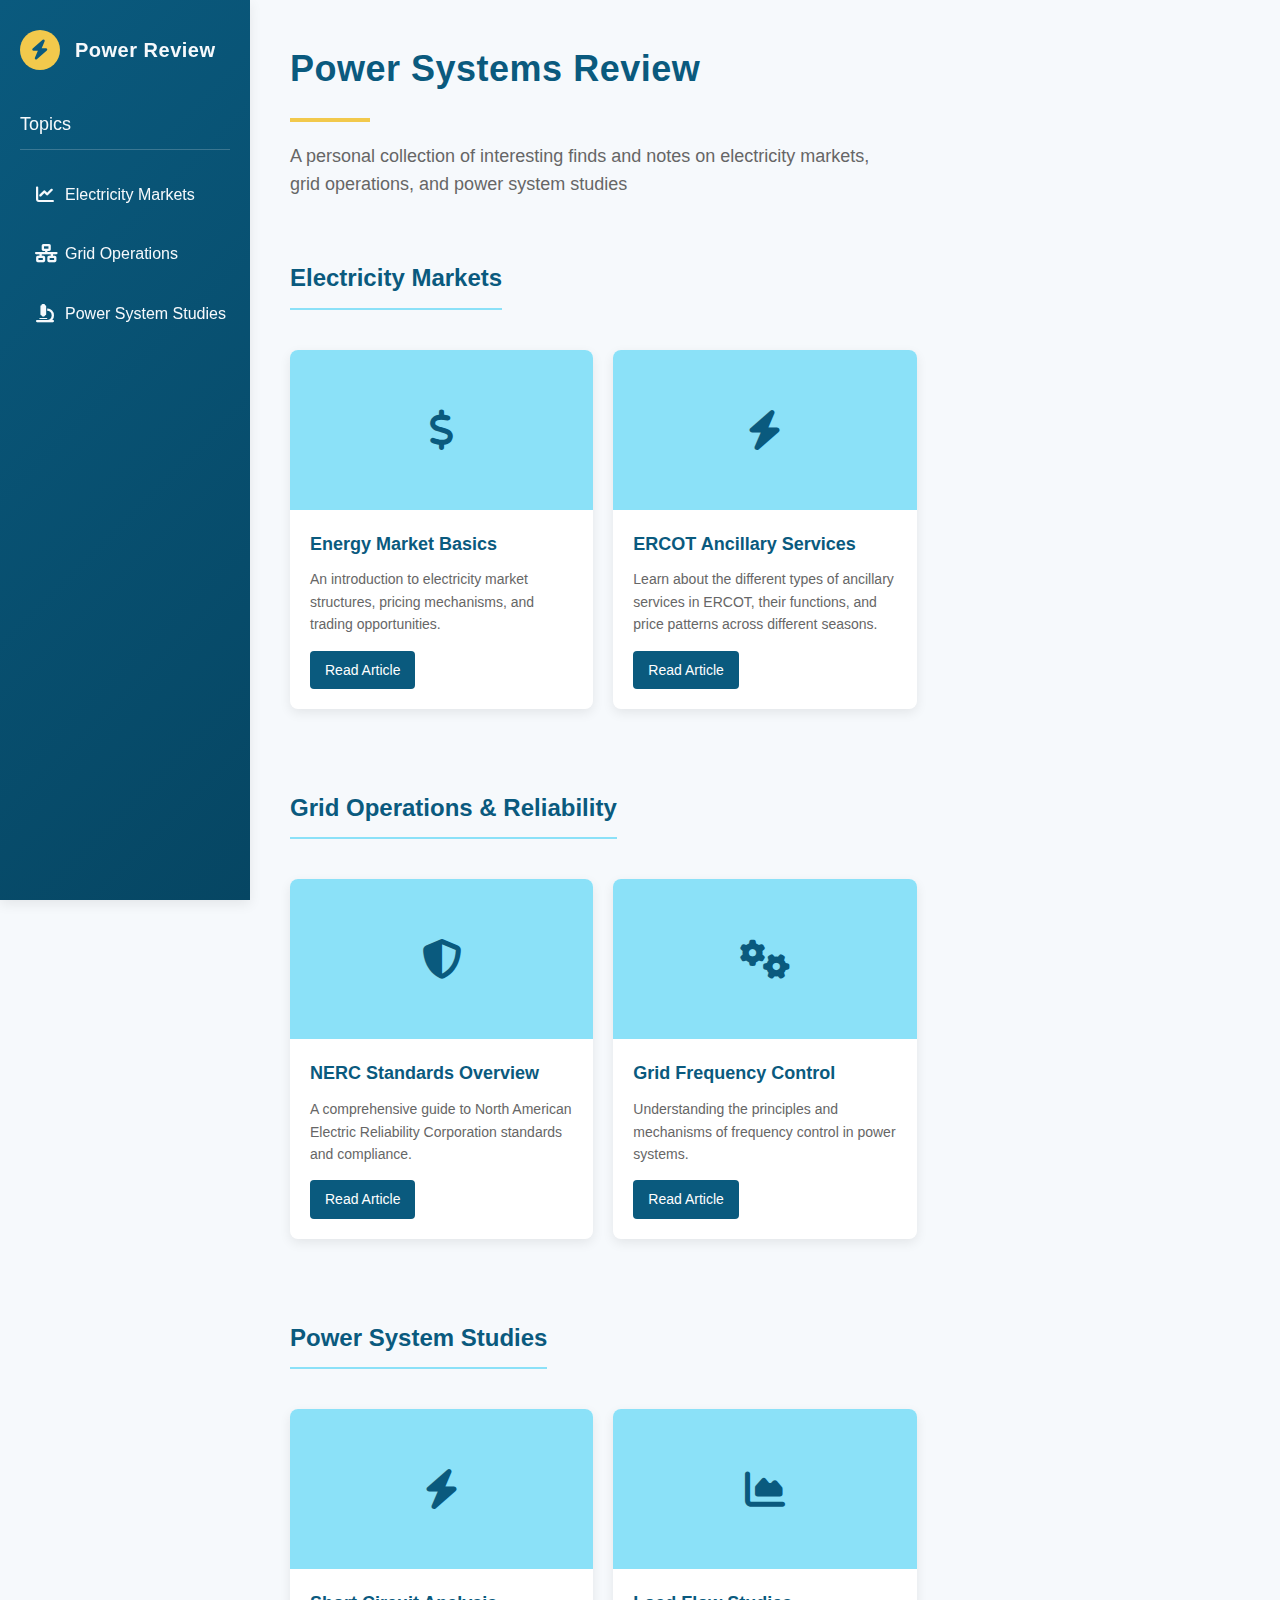
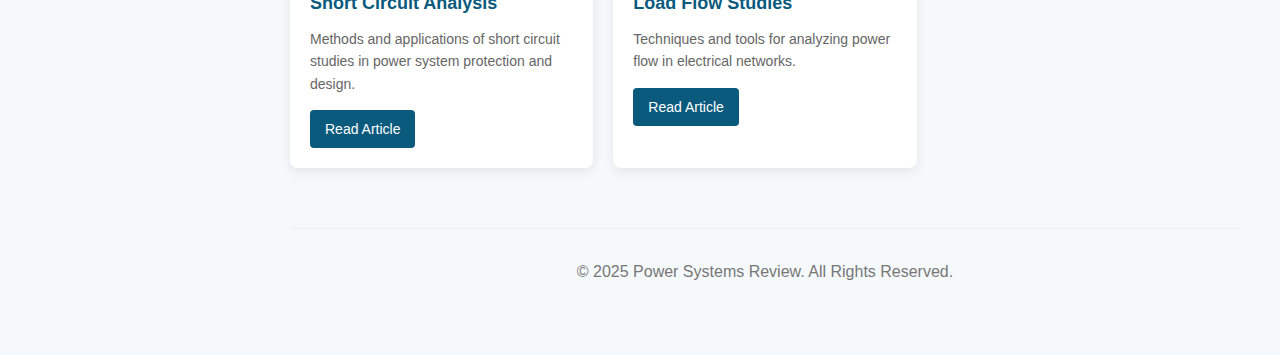
==== commit c5307057: "Add ERCOT Ancillary Services article to markets section" ====
--- a/index.html
+++ b/index.html
@@ -384,15 +384,14 @@
                 </div>
                 <div class="article-card">
                     <div class="card-img">
-                        <i class="fas fa-balance-scale"></i>
-                    </div>
-                    <div class="card-content">
-                        <h3>Market Clearing Mechanisms</h3>
-                        <p>Explore how different market clearing mechanisms affect pricing and efficiency in electricity markets.</p>
-                        <a href="articles/markets/market_clearing.html" class="card-link">Read Article</a>
-                    </div>
-                </div>
-            </div>
+                        <i class="fas fa-bolt"></i> <!-- Using electricity icon, you can change to another if preferred -->
+                    </div>
+                    <div class="card-content">
+                        <h3>ERCOT Ancillary Services</h3>
+                        <p>Learn about the different types of ancillary services in ERCOT, their functions, and price patterns across different seasons.</p>
+                        <a href="articles/markets/ercot_ancillary_services.html" class="card-link">Read Article</a>
+                    </div>
+                </div>
         </section>
         
         <section id="grid">
